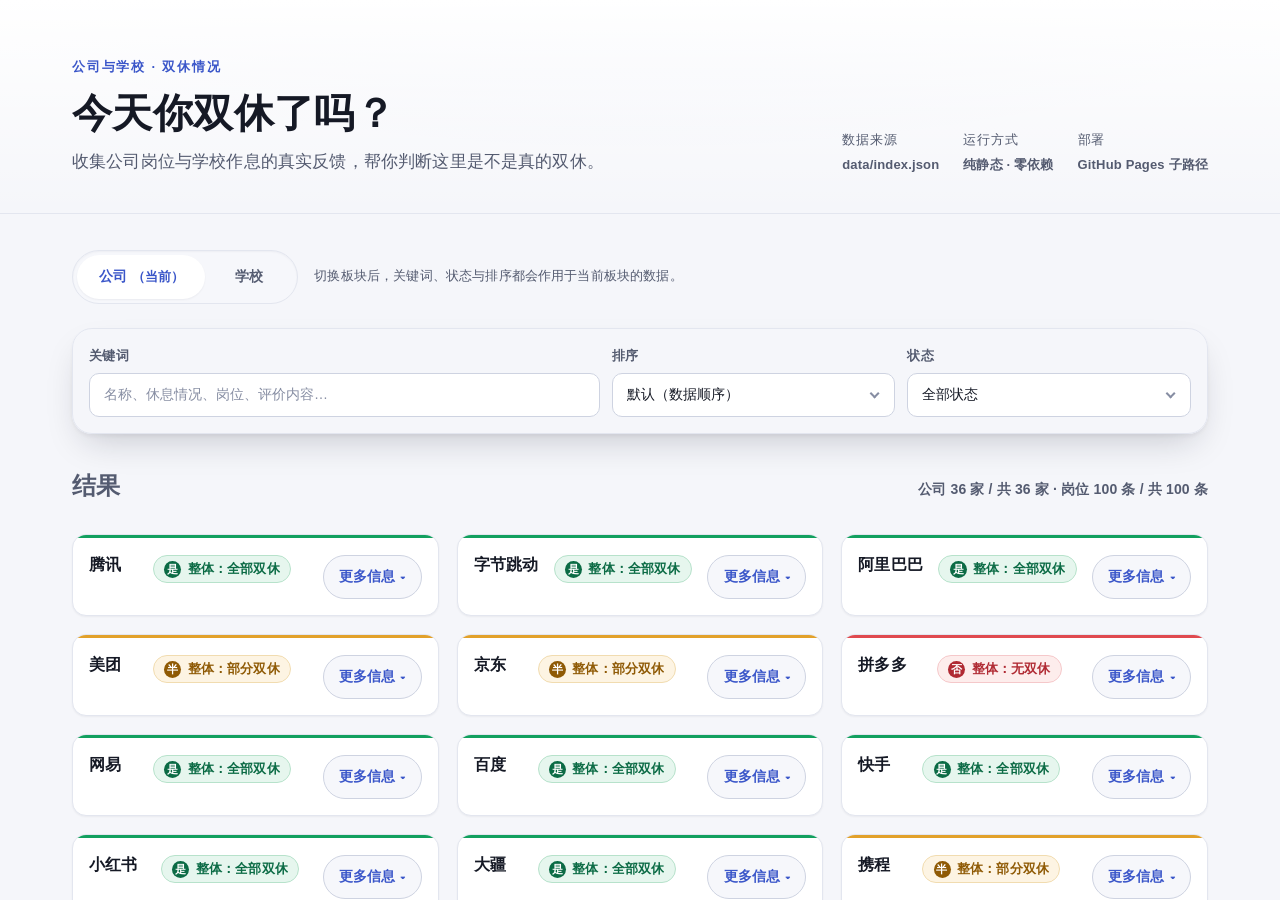
==== index.html @ 85211f67 "first_ver" ====
<!DOCTYPE html>
<html lang="zh-CN">
<head>
<meta charset="UTF-8">
<meta name="viewport" content="width=device-width, initial-scale=1">
<meta name="color-scheme" content="light dark">
<meta name="theme-color" content="#f5f6fa" media="(prefers-color-scheme: light)">
<meta name="theme-color" content="#0e1016" media="(prefers-color-scheme: dark)">
<meta name="description" content="今天你双休了吗？纯静态站点入口，自动跳转到 web/index.html。">
<title>今天你双休了吗？— 入口</title>
<!-- GitHub Pages 入口（docs/SPEC.md §2.1）：只做跳转，不承载业务逻辑、不写死数据。 -->
<meta http-equiv="refresh" content="0; url=web/index.html">
<style>
  :root {
    color-scheme: light dark;
    --bg: #f5f6fa;
    --surface: #ffffff;
    --border: #e3e6ef;
    --text: #151925;
    --text-2: #545b70;
    --accent: #3a56c9;
    --radius: 16px;
    --shadow: 0 1px 2px rgba(19, 23, 42, 0.04), 0 10px 30px -14px rgba(19, 23, 42, 0.28);
  }
  @media (prefers-color-scheme: dark) {
    :root {
      --bg: #0e1016;
      --surface: #171a23;
      --border: #282d3a;
      --text: #eceef5;
      --text-2: #a5abbd;
      --accent: #8ea4ff;
      --shadow: 0 1px 2px rgba(0, 0, 0, 0.45), 0 12px 32px -16px rgba(0, 0, 0, 0.7);
    }
  }
  * { box-sizing: border-box; }
  body {
    margin: 0;
    min-height: 100vh;
    display: grid;
    place-items: center;
    padding: 1.5rem;
    background-color: var(--bg);
    background-image: radial-gradient(900px 320px at 50% -120px, rgba(58, 86, 201, 0.1), transparent 70%);
    background-repeat: no-repeat;
    color: var(--text);
    font-family: -apple-system, BlinkMacSystemFont, "Segoe UI", "PingFang SC", "Hiragino Sans GB",
      "Microsoft YaHei", "Noto Sans SC", sans-serif;
    font-size: 16px;
    line-height: 1.75;
    letter-spacing: 0.01em;
    text-align: center;
  }
  .box {
    width: min(100%, 32rem);
    padding: clamp(1.75rem, 5vw, 2.75rem) clamp(1.25rem, 5vw, 2.25rem);
    border: 1px solid var(--border);
    border-radius: var(--radius);
    background: var(--surface);
    box-shadow: var(--shadow);
  }
  h1 { margin: 0 0 0.5rem; font-size: 1.5rem; line-height: 1.35; }
  p { margin: 0 0 1.5rem; color: var(--text-2); font-size: 0.9375rem; }
  a.enter {
    display: inline-flex;
    align-items: center;
    justify-content: center;
    min-height: 44px;
    padding: 0.6rem 1.4rem;
    border-radius: 10px;
    background: var(--accent);
    color: #ffffff;
    font-weight: 600;
    text-decoration: none;
  }
  a.enter:focus-visible { outline: 3px solid var(--accent); outline-offset: 3px; }
  @media (prefers-reduced-motion: reduce) { * { transition: none !important; animation: none !important; } }
</style>
</head>
<body>
<main class="box">
  <h1>今天你双休了吗？</h1>
  <p>正在进入站点（web/index.html）。如果没有自动跳转，请点击下面的链接。</p>
  <a class="enter" href="web/index.html">点击这里进入</a>
</main>
</body>
</html>
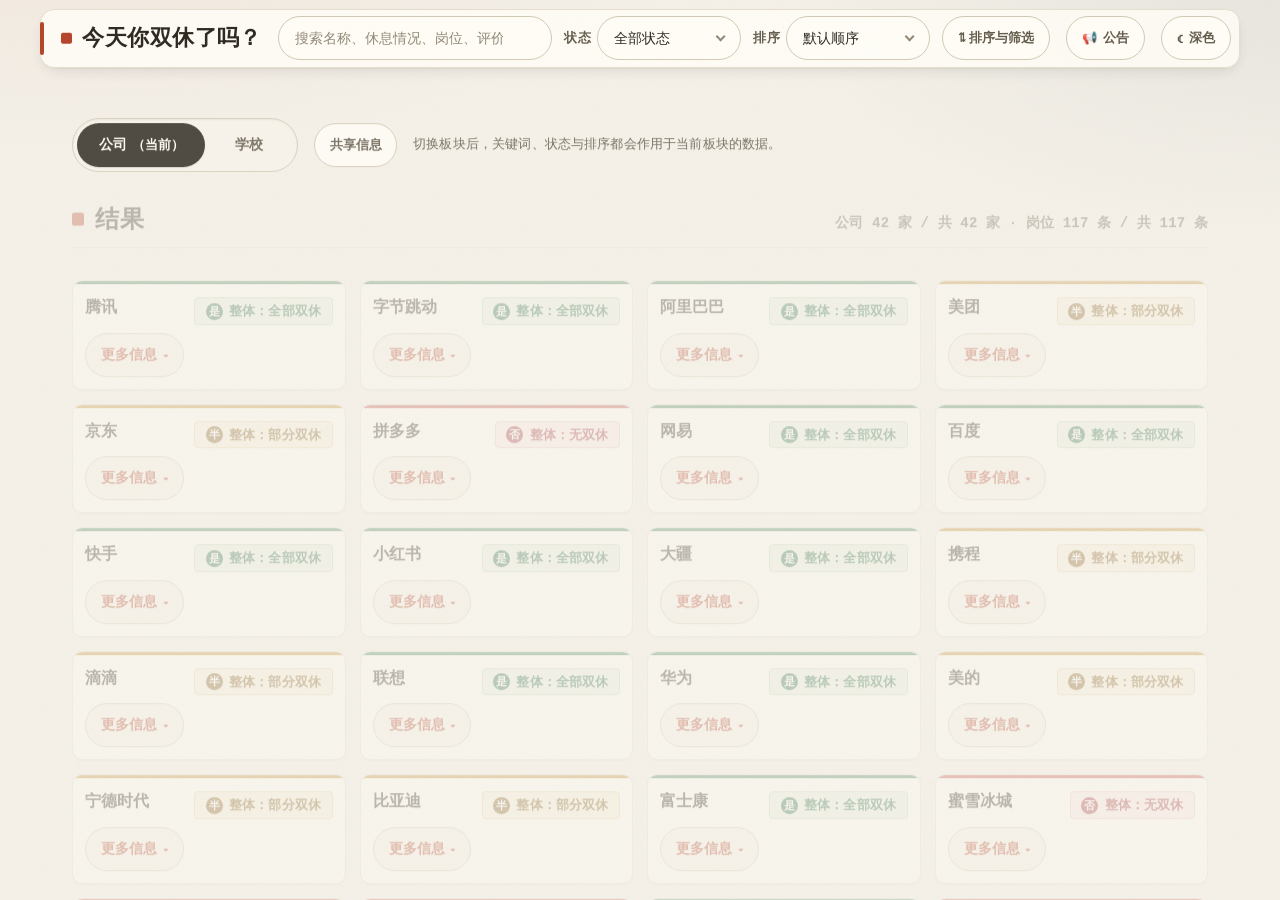
==== commit 21ccab16: "UI update,data update,now you can upload more infomation,then add more function" ====
--- a/index.html
+++ b/index.html
@@ -4,8 +4,8 @@
 <meta charset="UTF-8">
 <meta name="viewport" content="width=device-width, initial-scale=1">
 <meta name="color-scheme" content="light dark">
-<meta name="theme-color" content="#f5f6fa" media="(prefers-color-scheme: light)">
-<meta name="theme-color" content="#0e1016" media="(prefers-color-scheme: dark)">
+<meta name="theme-color" content="#f5f1e8" media="(prefers-color-scheme: light)">
+<meta name="theme-color" content="#14110d" media="(prefers-color-scheme: dark)">
 <meta name="description" content="今天你双休了吗？纯静态站点入口，自动跳转到 web/index.html。">
 <title>今天你双休了吗？— 入口</title>
 <!-- GitHub Pages 入口（docs/SPEC.md §2.1）：只做跳转，不承载业务逻辑、不写死数据。 -->
@@ -13,23 +13,27 @@
 <style>
   :root {
     color-scheme: light dark;
-    --bg: #f5f6fa;
-    --surface: #ffffff;
-    --border: #e3e6ef;
-    --text: #151925;
-    --text-2: #545b70;
-    --accent: #3a56c9;
-    --radius: 16px;
-    --shadow: 0 1px 2px rgba(19, 23, 42, 0.04), 0 10px 30px -14px rgba(19, 23, 42, 0.28);
+    --bg: #f5f1e8;
+    --surface: #fffdf7;
+    --border: #e4ddcc;
+    --text: #211c14;
+    --text-2: #5b5344;
+    --accent: #b13a1e;
+    --accent-hover: #8f2d15;
+    --radius: 14px;
+    --shadow: 0 1px 2px rgba(33, 26, 15, 0.05), 0 6px 18px -6px rgba(33, 26, 15, 0.14);
+    --font-display: "Noto Serif SC", "Source Han Serif SC", "Source Han Serif CN",
+      "STZhongsong", "STSong", "SimSun", serif;
   }
   @media (prefers-color-scheme: dark) {
     :root {
-      --bg: #0e1016;
-      --surface: #171a23;
-      --border: #282d3a;
-      --text: #eceef5;
-      --text-2: #a5abbd;
-      --accent: #8ea4ff;
+      --bg: #14110d;
+      --surface: #1c1813;
+      --border: #322c22;
+      --text: #f0e9da;
+      --text-2: #b3a992;
+      --accent: #ff8a5f;
+      --accent-hover: #ffa17e;
       --shadow: 0 1px 2px rgba(0, 0, 0, 0.45), 0 12px 32px -16px rgba(0, 0, 0, 0.7);
     }
   }
@@ -41,7 +45,9 @@
     place-items: center;
     padding: 1.5rem;
     background-color: var(--bg);
-    background-image: radial-gradient(900px 320px at 50% -120px, rgba(58, 86, 201, 0.1), transparent 70%);
+    background-image:
+      radial-gradient(900px 380px at 8% -8%, rgba(177, 58, 30, 0.08), transparent 62%),
+      radial-gradient(700px 320px at 100% 0%, rgba(31, 42, 66, 0.06), transparent 55%);
     background-repeat: no-repeat;
     color: var(--text);
     font-family: -apple-system, BlinkMacSystemFont, "Segoe UI", "PingFang SC", "Hiragino Sans GB",
@@ -59,7 +65,24 @@
     background: var(--surface);
     box-shadow: var(--shadow);
   }
-  h1 { margin: 0 0 0.5rem; font-size: 1.5rem; line-height: 1.35; }
+  h1 {
+    margin: 0 0 0.5rem;
+    font-family: var(--font-display);
+    font-weight: 900;
+    font-size: 1.5rem;
+    line-height: 1.35;
+    letter-spacing: 0.02em;
+  }
+  h1::before {
+    content: "";
+    display: inline-block;
+    width: 0.52em;
+    height: 0.52em;
+    margin-right: 0.45em;
+    border-radius: 2px;
+    background: var(--accent);
+    transform: translateY(-0.06em);
+  }
   p { margin: 0 0 1.5rem; color: var(--text-2); font-size: 0.9375rem; }
   a.enter {
     display: inline-flex;
@@ -67,12 +90,16 @@
     justify-content: center;
     min-height: 44px;
     padding: 0.6rem 1.4rem;
-    border-radius: 10px;
+    border-radius: 6px;
     background: var(--accent);
-    color: #ffffff;
+    color: #fffaf4;
     font-weight: 600;
     text-decoration: none;
   }
+  @media (prefers-color-scheme: dark) {
+    a.enter { color: #2b1206; }
+  }
+  a.enter:hover { background: var(--accent-hover); }
   a.enter:focus-visible { outline: 3px solid var(--accent); outline-offset: 3px; }
   @media (prefers-reduced-motion: reduce) { * { transition: none !important; animation: none !important; } }
 </style>
